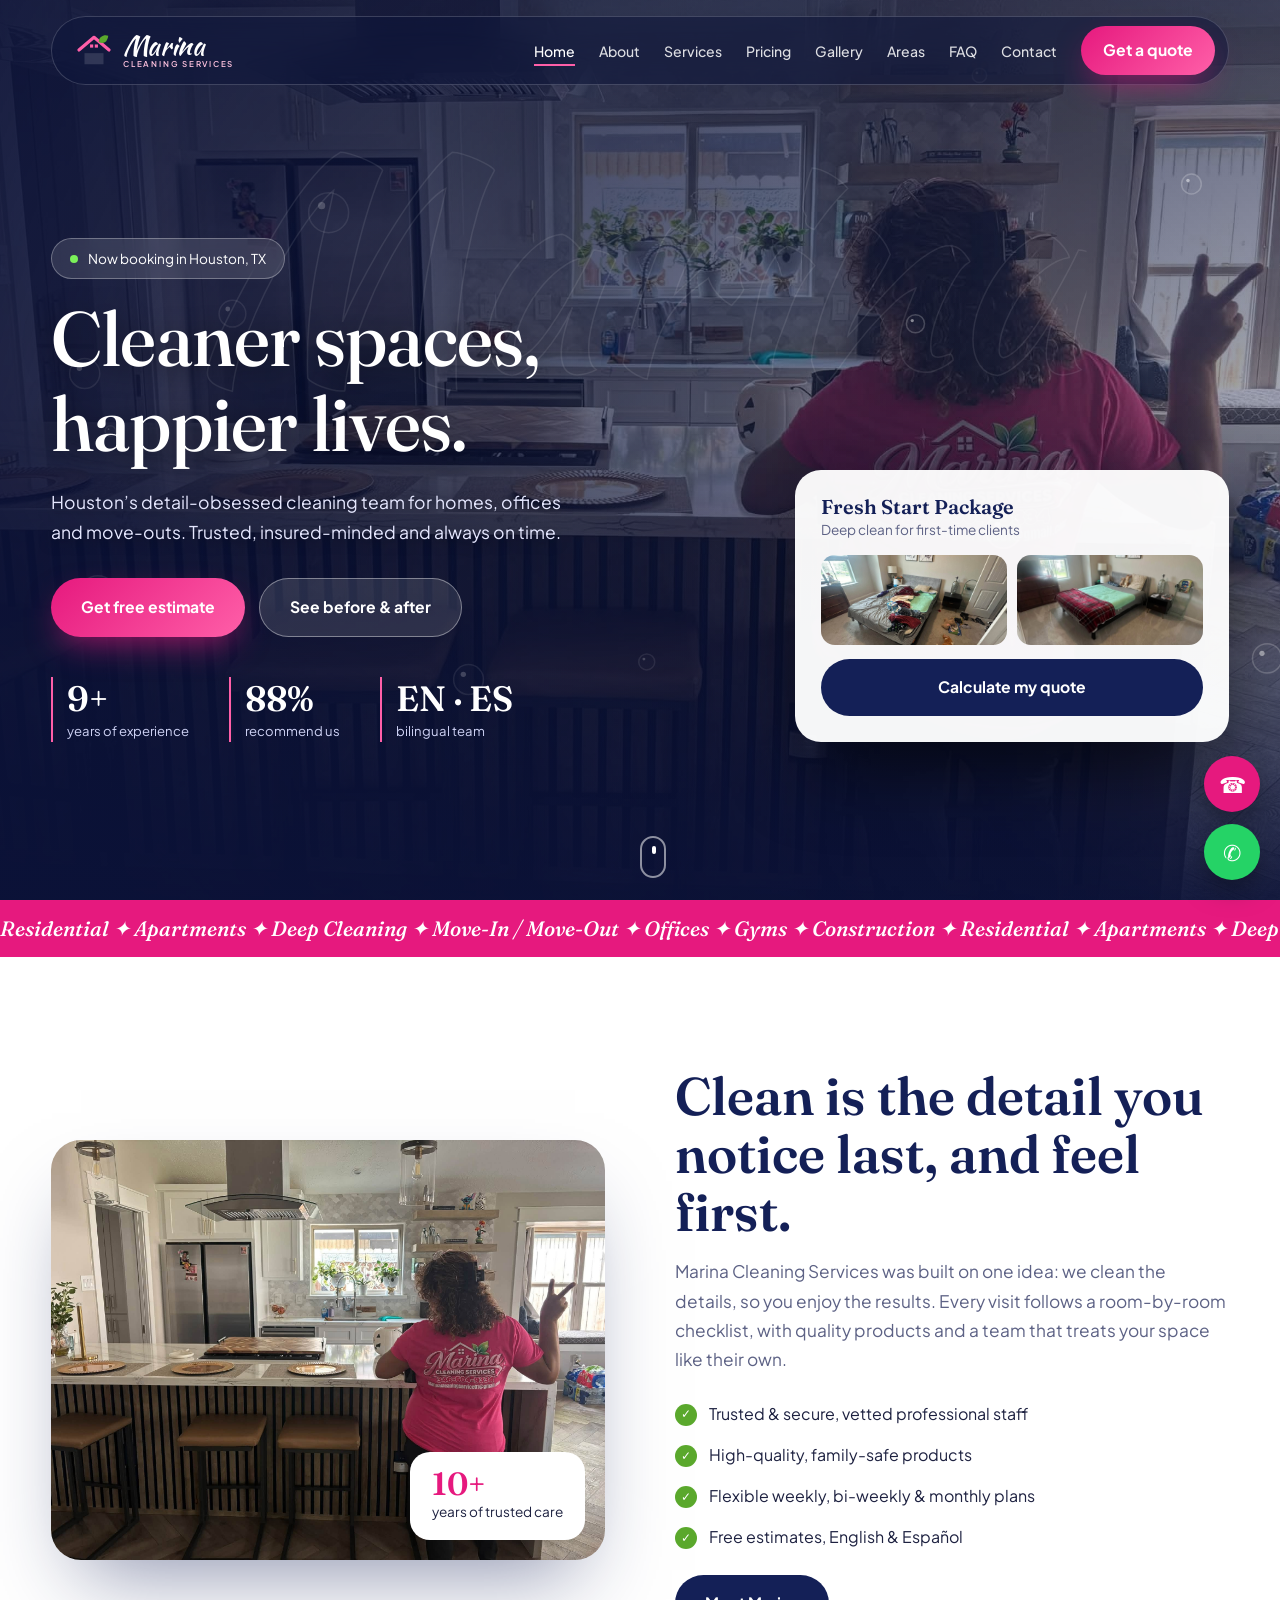
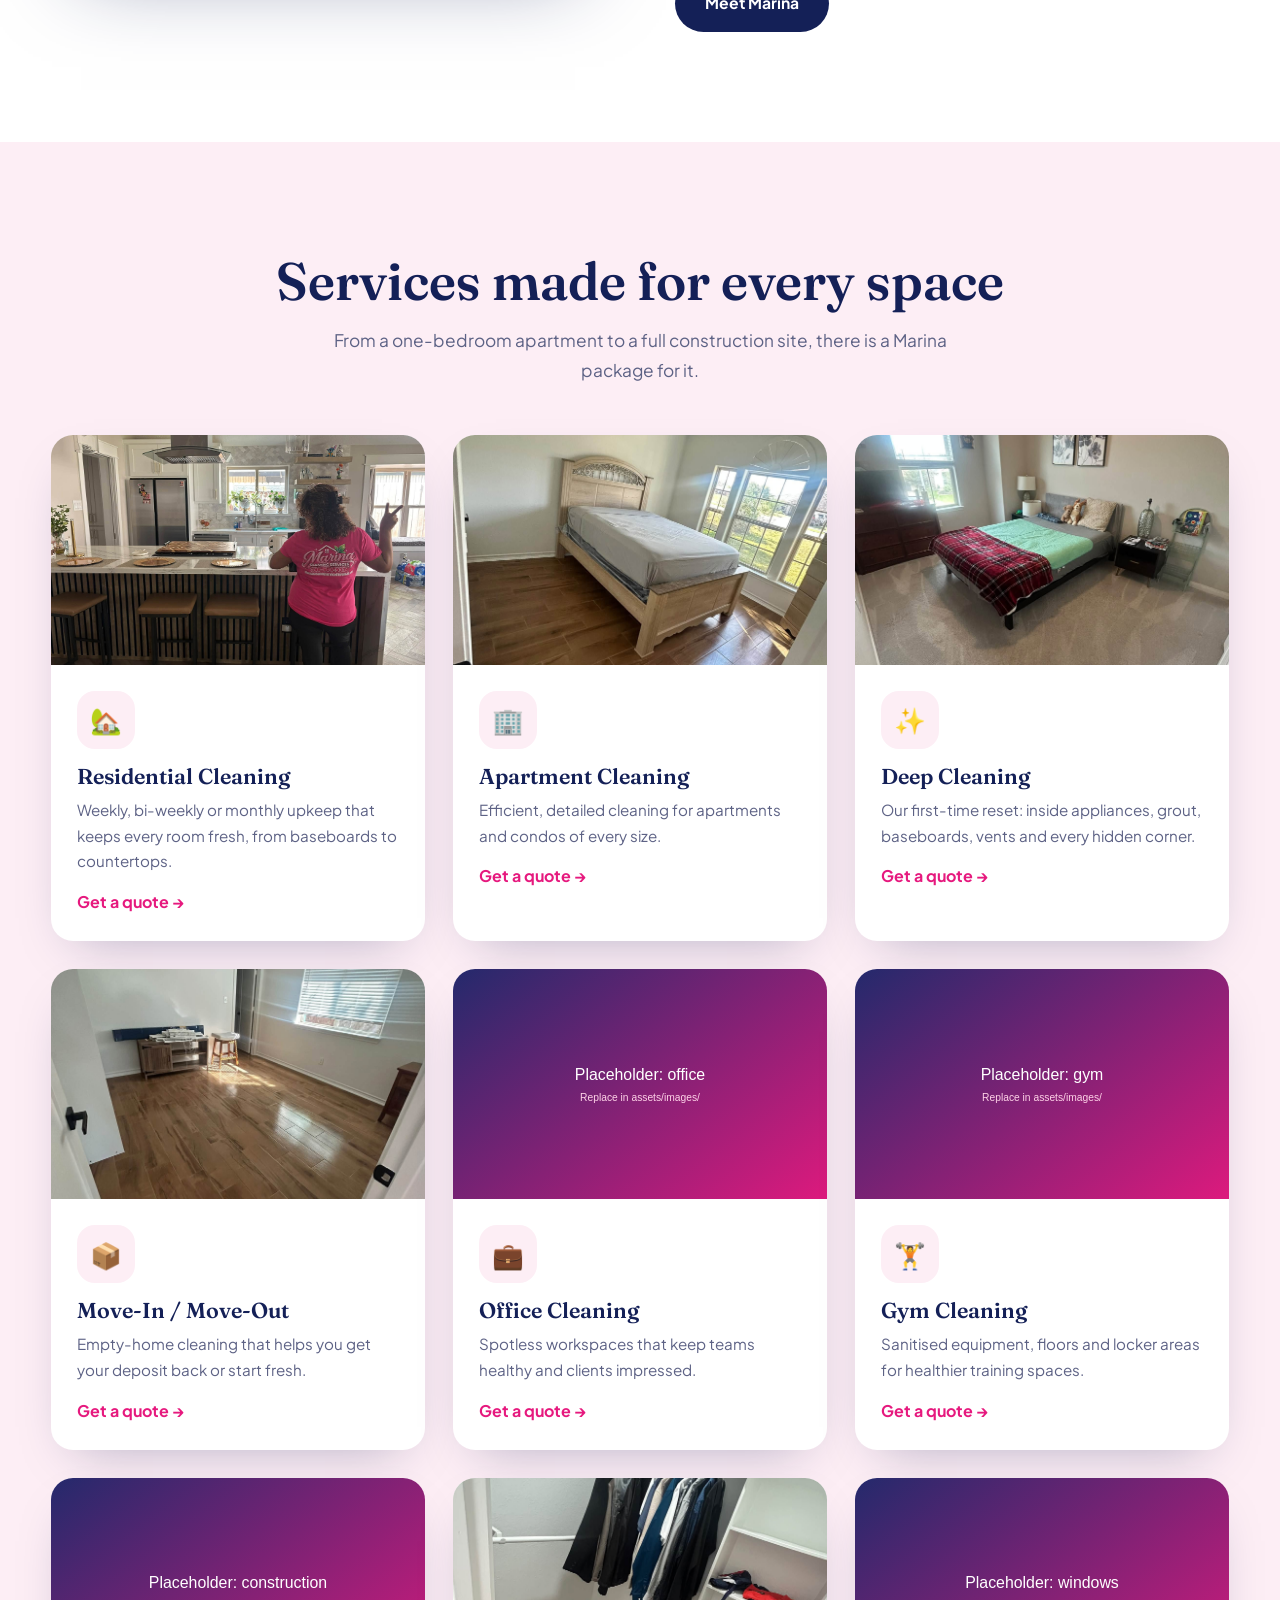
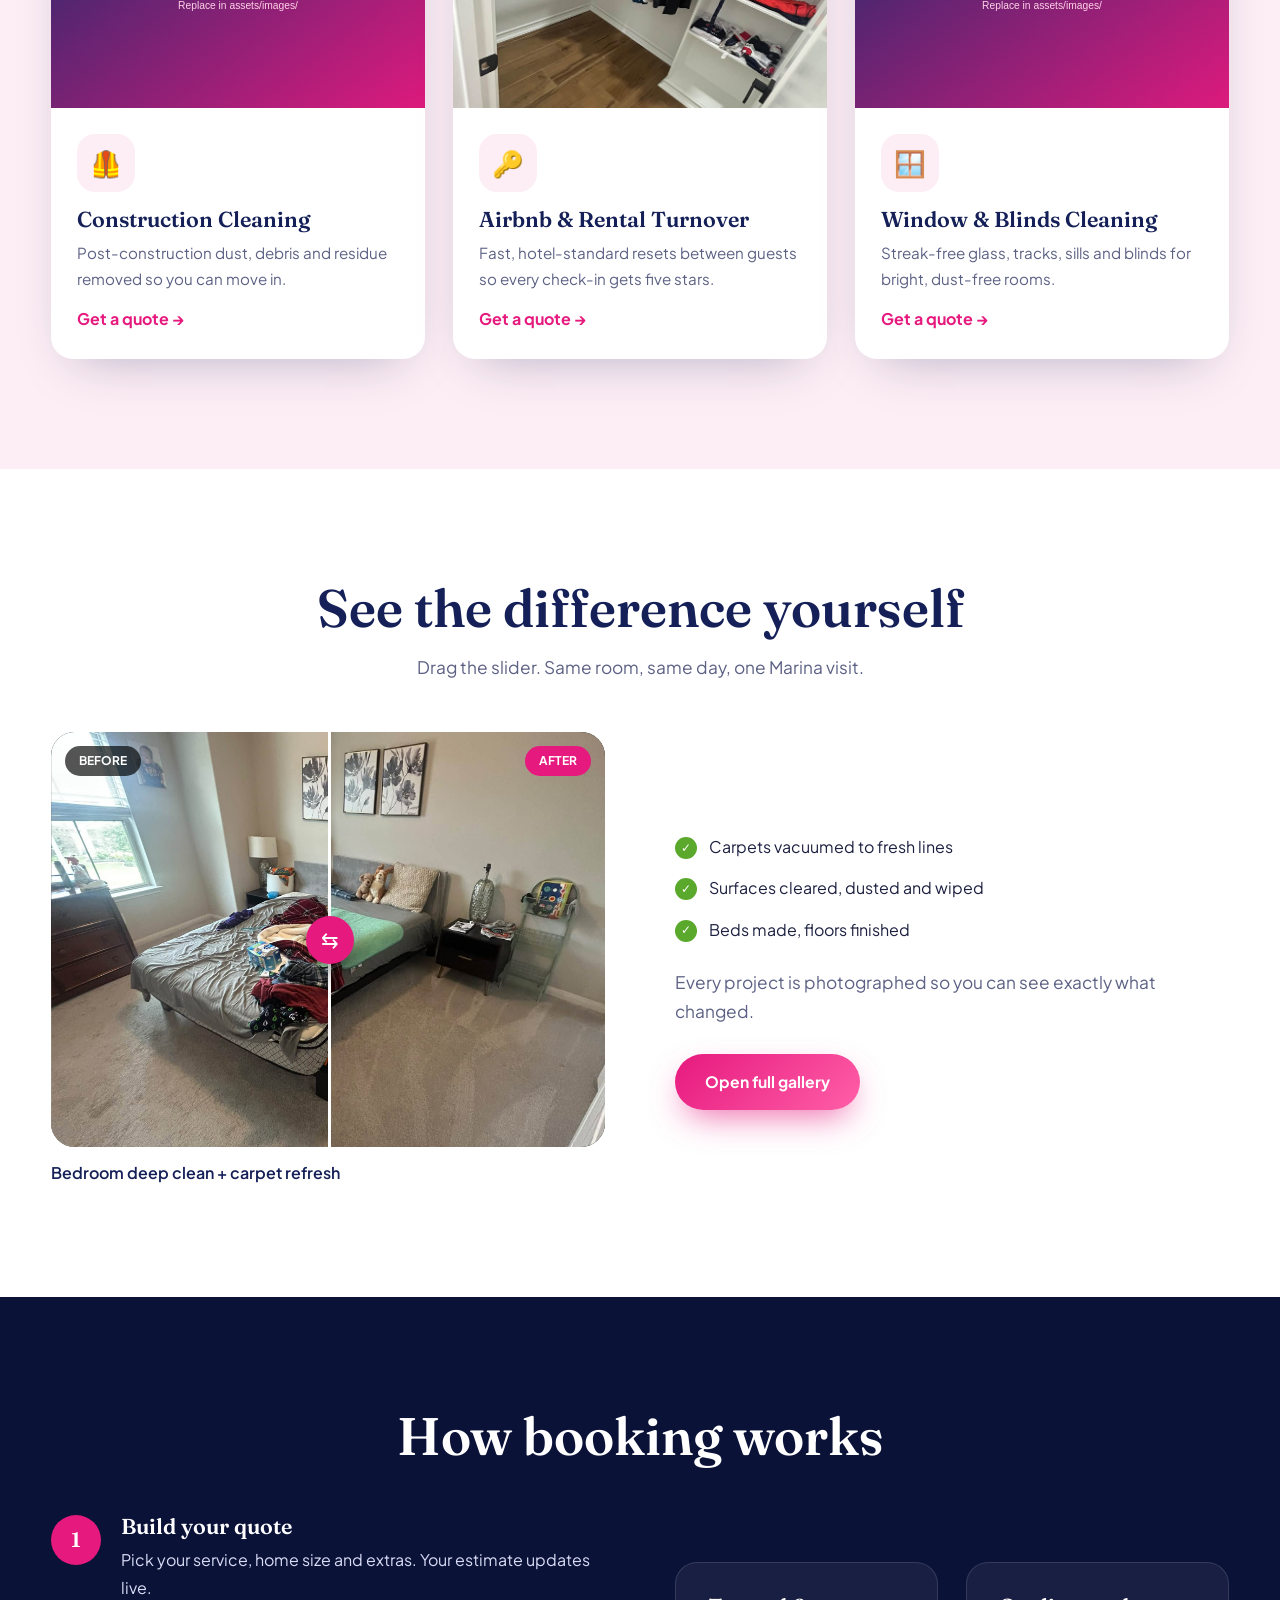
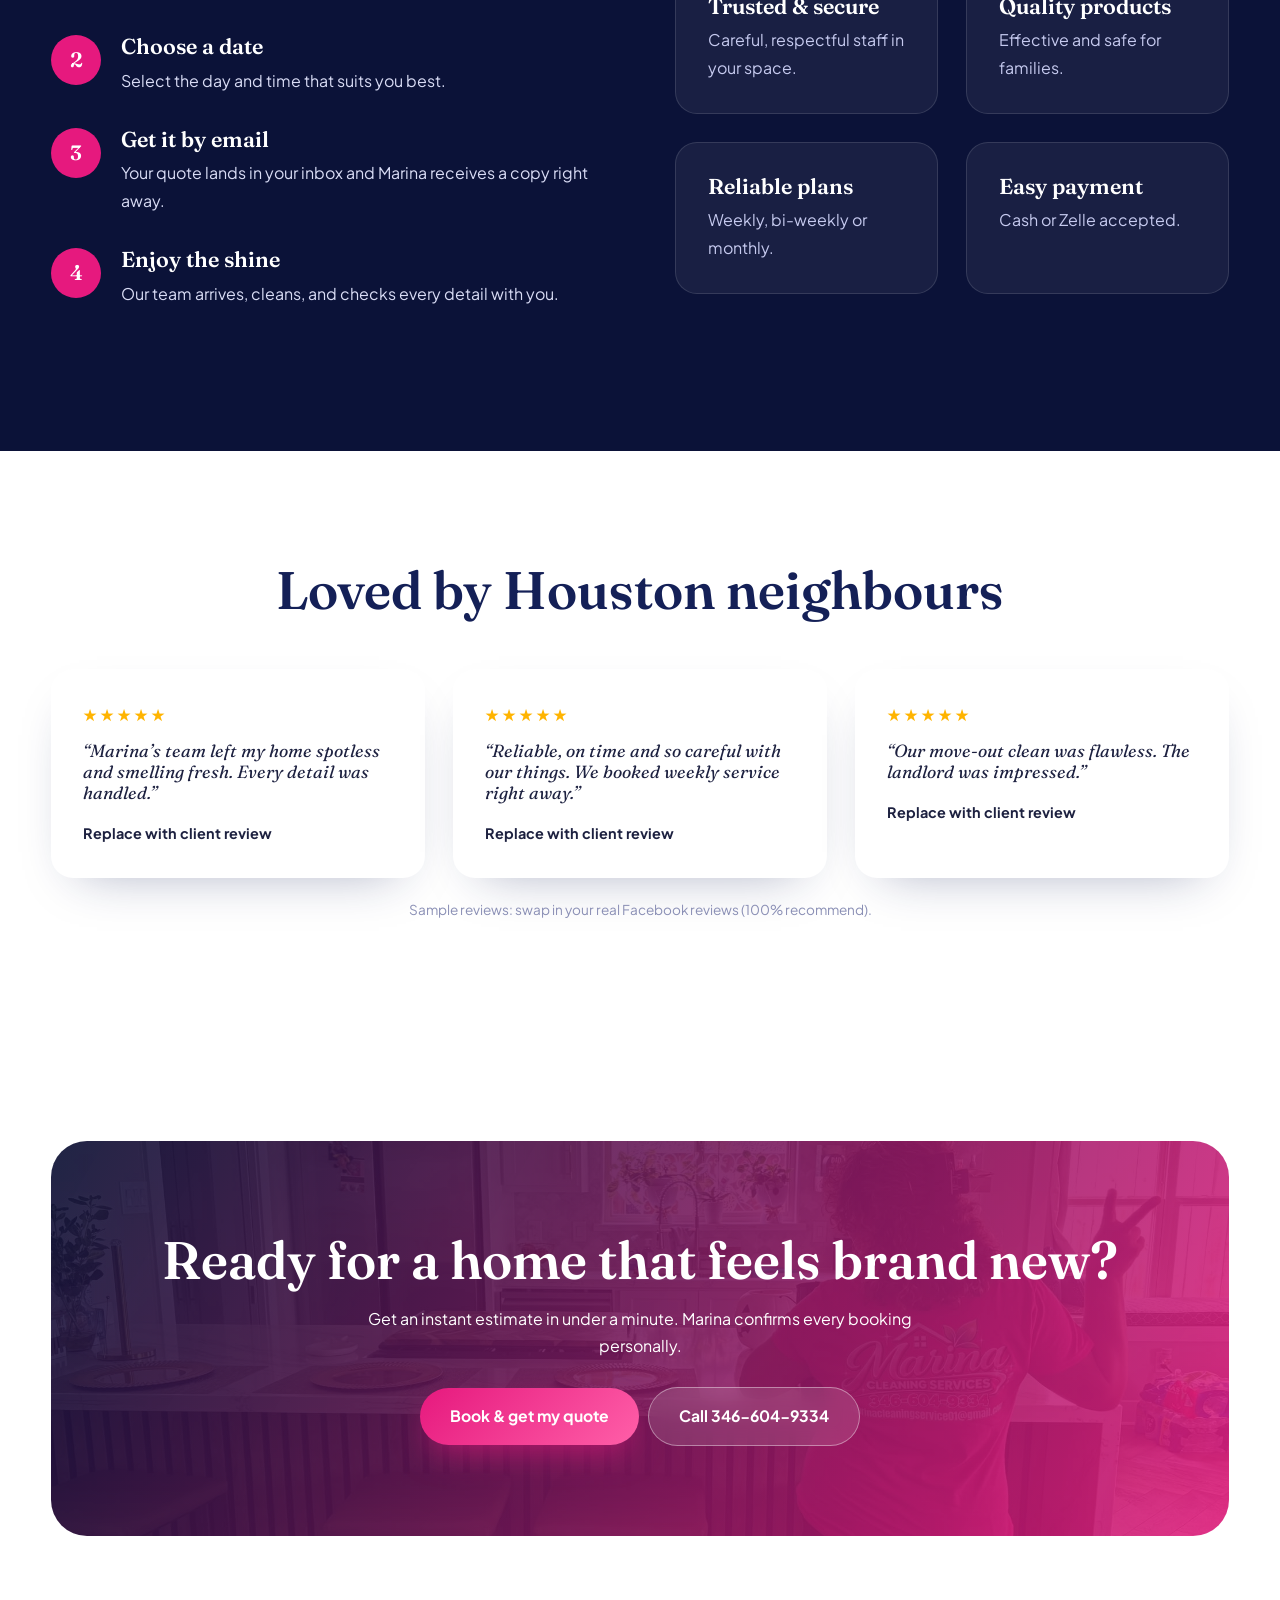
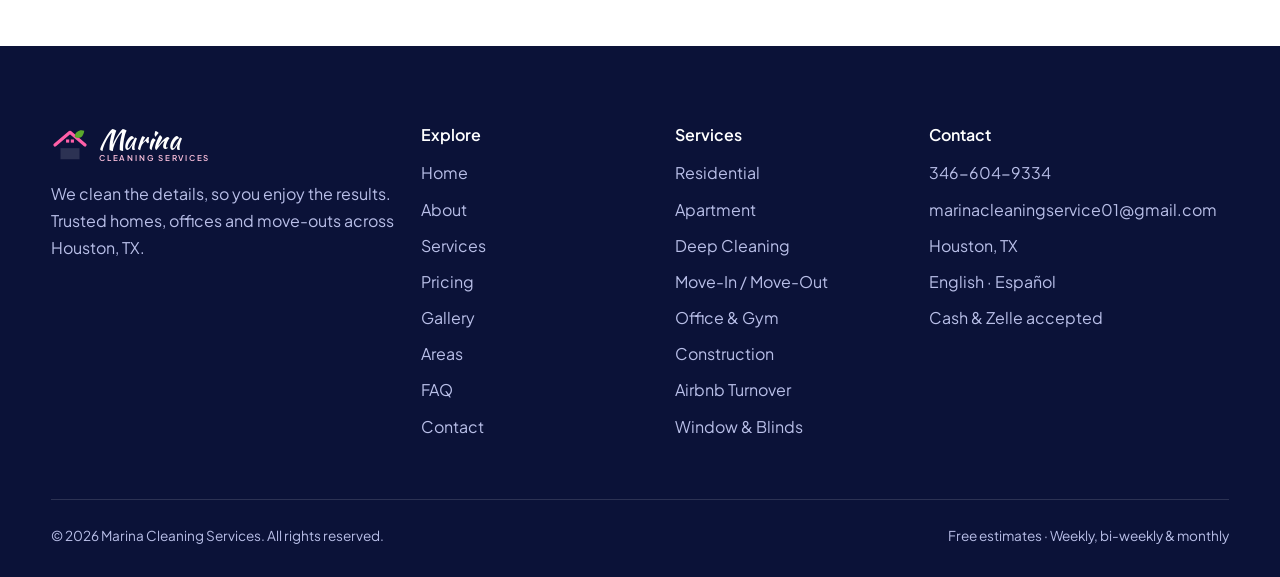
==== index.html @ 8e196516 "build website pages and features" ====
<!doctype html>
<html lang="en">
  <head>
    <meta charset="utf-8" />
    <meta
      name="viewport"
      content="width=device-width,initial-scale=1"
    />
    <title>
      Premium Cleaning in Houston | Marina Cleaning Services
      Houston TX
    </title>
    <meta
      name="description"
      content="Premium residential, office, move-out and deep cleaning in Houston, TX. Free estimates."
    />
    <link
      rel="preconnect"
      href="https://fonts.googleapis.com"
    />
    <link
      href="https://fonts.googleapis.com/css2?family=Fraunces:opsz,wght@9..144,500;9..144,600&family=Kaushan+Script&family=Plus+Jakarta+Sans:wght@400;500;600;700&display=swap"
      rel="stylesheet"
    />
    <link
      rel="stylesheet"
      href="css/style.css"
    />
  </head>
  <body>
    <header class="hdr">
      <div class="wrap">
        <a
          class="logo"
          href="index.html"
          aria-label="Marina Cleaning Services"
          ><svg
            width="38"
            height="38"
            viewBox="0 0 48 48"
            fill="none"
          >
            <path
              d="M5 24 24 8l19 16"
              stroke="#ff5fa8"
              stroke-width="4"
              stroke-linecap="round"
              stroke-linejoin="round"
            />
            <rect
              x="19"
              y="17"
              width="4"
              height="4"
              fill="#ff5fa8"
            />
            <rect
              x="25"
              y="17"
              width="4"
              height="4"
              fill="#ff5fa8"
            />
            <path
              d="M30 14c0-8 8-10 12-8-1 8-6 11-12 8Z"
              fill="#5aa82c"
            />
            <path
              d="M12 28h24v14H12z"
              fill="#fff2"
            /></svg
          ><span
            >Marina<small>CLEANING SERVICES</small></span
          ></a
        >
        <nav id="nav">
          <ul>
            <li>
              <a
                href="index.html"
                class="on"
                >Home</a
              >
            </li>
            <li><a href="about.html">About</a></li>
            <li><a href="services.html">Services</a></li>
            <li><a href="pricing.html">Pricing</a></li>
            <li><a href="gallery.html">Gallery</a></li>
            <li><a href="areas.html">Areas</a></li>
            <li><a href="faq.html">FAQ</a></li>
            <li><a href="contact.html">Contact</a></li>
            <li>
              <a
                class="btn btn-p"
                href="booking.html"
                >Get a quote</a
              >
            </li>
          </ul>
        </nav>
        <button
          class="burger"
          aria-label="Menu"
        >
          <i></i><i></i>
        </button>
      </div>
    </header>
    <section class="hero">
      <div
        class="slide"
        style="
          background-image: url(assets/images/kitchen-team.jpg);
        "
      ></div>
      <div
        class="slide"
        style="
          background-image: url(assets/images/after-1.jpg);
        "
      ></div>
      <div
        class="slide"
        style="
          background-image: url(assets/images/bedroom.jpg);
        "
      ></div>
      <div
        class="ghost"
        aria-hidden="true"
      >
        Marina
      </div>
      <canvas id="fx"></canvas><canvas id="fog"></canvas>
      <div class="wrap">
        <div>
          <span
            class="pill rv"
            style="animation-delay: 1.8s"
            ><b></b>Now booking in Houston, TX</span
          >
          <h1>
            <span style="animation-delay: 1.9s"
              >Cleaner</span
            >
            <span style="animation-delay: 2s">spaces,</span
            ><br /><span style="animation-delay: 2.1s"
              >happier</span
            >
            <span style="animation-delay: 2.2s"
              >lives.</span
            >
          </h1>
          <p
            class="sub rv"
            style="animation-delay: 2.4s"
          >
            Houston’s detail-obsessed cleaning team for
            homes, offices and move-outs. Trusted,
            insured-minded and always on time.
          </p>
          <div
            class="rv"
            style="
              animation-delay: 2.6s;
              margin-top: 30px;
              display: flex;
              gap: 14px;
              flex-wrap: wrap;
            "
          >
            <a
              class="btn btn-p"
              href="booking.html"
              >Get free estimate</a
            ><a
              class="btn btn-g"
              href="gallery.html"
              >See before &amp; after</a
            >
          </div>
          <div
            class="stats rv"
            style="animation-delay: 2.8s"
          >
            <div>
              <b
                data-count="10"
                data-suf="+"
                >0</b
              >years of experience
            </div>
            <div>
              <b
                data-count="100"
                data-suf="%"
                >0</b
              >recommend us
            </div>
            <div><b>EN · ES</b>bilingual team</div>
          </div>
        </div>
        <aside
          class="hcard rv"
          style="animation-delay: 2.8s"
        >
          <h4>Fresh Start Package</h4>
          <div class="row">
            Deep clean for first-time clients
          </div>
          <div class="thumbs">
            <img
              src="assets/images/before-1.jpg"
              alt="Before"
            /><img
              src="assets/images/after-1.jpg"
              alt="After"
            />
          </div>
          <a
            class="btn btn-n"
            style="width: 100%; justify-content: center"
            href="booking.html"
            >Calculate my quote</a
          >
        </aside>
      </div>
      <div class="scroll"></div>
    </section>
    <div
      class="marq"
      aria-hidden="true"
    >
      <div>
        Residential ✦ Apartments ✦ Deep Cleaning ✦ Move-In /
        Move-Out ✦ Offices ✦ Gyms ✦ Construction ✦
        Residential ✦ Apartments ✦ Deep Cleaning ✦ Move-In /
        Move-Out ✦ Offices ✦ Gyms ✦ Construction ✦
        Residential ✦ Apartments ✦ Deep Cleaning ✦ Move-In /
        Move-Out ✦ Offices ✦ Gyms ✦ Construction ✦
        Residential ✦ Apartments ✦ Deep Cleaning ✦ Move-In /
        Move-Out ✦ Offices ✦ Gyms ✦ Construction ✦
        Residential ✦ Apartments ✦ Deep Cleaning ✦ Move-In /
        Move-Out ✦ Offices ✦ Gyms ✦ Construction ✦
        Residential ✦ Apartments ✦ Deep Cleaning ✦ Move-In /
        Move-Out ✦ Offices ✦ Gyms ✦ Construction ✦
      </div>
    </div>
    <section class="sec">
      <div class="wrap">
        <div class="g2">
          <div class="photo rev">
            <img
              src="assets/images/kitchen-team.jpg"
              alt="Marina cleaning team in a Houston kitchen"
            />
            <div class="badge">
              <b>10+</b>years of trusted care
            </div>
          </div>
          <div class="rev">
            <h2>
              Clean is the detail you notice last, and feel
              first.
            </h2>
            <p class="lead">
              Marina Cleaning Services was built on one
              idea: we clean the details, so you enjoy the
              results. Every visit follows a room-by-room
              checklist, with quality products and a team
              that treats your space like their own.
            </p>
            <ul class="list">
              <li>
                Trusted &amp; secure, vetted professional
                staff
              </li>
              <li>High-quality, family-safe products</li>
              <li>
                Flexible weekly, bi-weekly &amp; monthly
                plans
              </li>
              <li>Free estimates, English &amp; Español</li>
            </ul>
            <a
              class="btn btn-n"
              href="about.html"
              >Meet Marina</a
            >
          </div>
        </div>
      </div>
    </section>
    <section class="sec tint">
      <div class="wrap">
        <div class="center rev">
          <h2>Services made for every space</h2>
          <p class="lead">
            From a one-bedroom apartment to a full
            construction site, there is a Marina package for
            it.
          </p>
        </div>
        <div style="margin-top: 50px">
          <div class="g3">
            <article class="svc rev">
              <div class="im">
                <img
                  src="assets/images/kitchen-team.jpg"
                  alt="Residential Cleaning"
                  loading="lazy"
                />
              </div>
              <div class="tx">
                <div class="ico">🏡</div>
                <h3>Residential Cleaning</h3>
                <p>
                  Weekly, bi-weekly or monthly upkeep that
                  keeps every room fresh, from baseboards to
                  countertops.
                </p>
                <a
                  class="more"
                  href="booking.html"
                  >Get a quote →</a
                >
              </div>
            </article>
            <article class="svc rev">
              <div class="im">
                <img
                  src="assets/images/bedroom.jpg"
                  alt="Apartment Cleaning"
                  loading="lazy"
                />
              </div>
              <div class="tx">
                <div class="ico">🏢</div>
                <h3>Apartment Cleaning</h3>
                <p>
                  Efficient, detailed cleaning for
                  apartments and condos of every size.
                </p>
                <a
                  class="more"
                  href="booking.html"
                  >Get a quote →</a
                >
              </div>
            </article>
            <article class="svc rev">
              <div class="im">
                <img
                  src="assets/images/after-1.jpg"
                  alt="Deep Cleaning"
                  loading="lazy"
                />
              </div>
              <div class="tx">
                <div class="ico">✨</div>
                <h3>Deep Cleaning</h3>
                <p>
                  Our first-time reset: inside appliances,
                  grout, baseboards, vents and every hidden
                  corner.
                </p>
                <a
                  class="more"
                  href="booking.html"
                  >Get a quote →</a
                >
              </div>
            </article>
            <article class="svc rev">
              <div class="im">
                <img
                  src="assets/images/tile-room.jpg"
                  alt="Move-In / Move-Out"
                  loading="lazy"
                />
              </div>
              <div class="tx">
                <div class="ico">📦</div>
                <h3>Move-In / Move-Out</h3>
                <p>
                  Empty-home cleaning that helps you get
                  your deposit back or start fresh.
                </p>
                <a
                  class="more"
                  href="booking.html"
                  >Get a quote →</a
                >
              </div>
            </article>
            <article class="svc rev">
              <div class="im">
                <img
                  src="assets/images/office.svg"
                  alt="Office Cleaning"
                  loading="lazy"
                />
              </div>
              <div class="tx">
                <div class="ico">💼</div>
                <h3>Office Cleaning</h3>
                <p>
                  Spotless workspaces that keep teams
                  healthy and clients impressed.
                </p>
                <a
                  class="more"
                  href="booking.html"
                  >Get a quote →</a
                >
              </div>
            </article>
            <article class="svc rev">
              <div class="im">
                <img
                  src="assets/images/gym.svg"
                  alt="Gym Cleaning"
                  loading="lazy"
                />
              </div>
              <div class="tx">
                <div class="ico">🏋</div>
                <h3>Gym Cleaning</h3>
                <p>
                  Sanitised equipment, floors and locker
                  areas for healthier training spaces.
                </p>
                <a
                  class="more"
                  href="booking.html"
                  >Get a quote →</a
                >
              </div>
            </article>
            <article class="svc rev">
              <div class="im">
                <img
                  src="assets/images/construction.svg"
                  alt="Construction Cleaning"
                  loading="lazy"
                />
              </div>
              <div class="tx">
                <div class="ico">🦺</div>
                <h3>Construction Cleaning</h3>
                <p>
                  Post-construction dust, debris and residue
                  removed so you can move in.
                </p>
                <a
                  class="more"
                  href="booking.html"
                  >Get a quote →</a
                >
              </div>
            </article>
            <article class="svc rev">
              <div class="im">
                <img
                  src="assets/images/closet.jpg"
                  alt="Airbnb &amp; Rental Turnover"
                  loading="lazy"
                />
              </div>
              <div class="tx">
                <div class="ico">🔑</div>
                <h3>Airbnb &amp; Rental Turnover</h3>
                <p>
                  Fast, hotel-standard resets between guests
                  so every check-in gets five stars.
                </p>
                <a
                  class="more"
                  href="booking.html"
                  >Get a quote →</a
                >
              </div>
            </article>
            <article class="svc rev">
              <div class="im">
                <img
                  src="assets/images/windows.svg"
                  alt="Window &amp; Blinds Cleaning"
                  loading="lazy"
                />
              </div>
              <div class="tx">
                <div class="ico">🪟</div>
                <h3>Window &amp; Blinds Cleaning</h3>
                <p>
                  Streak-free glass, tracks, sills and
                  blinds for bright, dust-free rooms.
                </p>
                <a
                  class="more"
                  href="booking.html"
                  >Get a quote →</a
                >
              </div>
            </article>
          </div>
        </div>
      </div>
    </section>
    <section class="sec">
      <div class="wrap">
        <div class="center rev">
          <h2>See the difference yourself</h2>
          <p class="lead">
            Drag the slider. Same room, same day, one Marina
            visit.
          </p>
        </div>
        <div
          class="g2"
          style="margin-top: 50px"
        >
          <div class="rev">
            <div
              data-cat="all"
              class="rev"
            >
              <div class="ba">
                <img
                  src="assets/images/after-1.jpg"
                  alt="After bedroom"
                />
                <div
                  class="top"
                  style="position: absolute; inset: 0"
                >
                  <img
                    src="assets/images/before-1.jpg"
                    alt="Before bedroom"
                  />
                </div>
                <em class="l">BEFORE</em
                ><em class="r">AFTER</em>
                <div class="bar"></div>
                <input
                  type="range"
                  min="0"
                  max="100"
                  value="50"
                  aria-label="Compare before and after"
                />
              </div>
              <p class="cap">
                Bedroom deep clean + carpet refresh
              </p>
            </div>
          </div>
          <div class="rev">
            <ul class="list">
              <li>Carpets vacuumed to fresh lines</li>
              <li>Surfaces cleared, dusted and wiped</li>
              <li>Beds made, floors finished</li>
            </ul>
            <p class="lead">
              Every project is photographed so you can see
              exactly what changed.
            </p>
            <br /><a
              class="btn btn-p"
              href="gallery.html"
              >Open full gallery</a
            >
          </div>
        </div>
      </div>
    </section>
    <section class="sec dark">
      <div class="wrap">
        <div class="center rev">
          <h2>How booking works</h2>
        </div>
        <div
          class="g2"
          style="margin-top: 50px"
        >
          <div class="steps rev">
            <div class="step">
              <h3>Build your quote</h3>
              <p>
                Pick your service, home size and extras.
                Your estimate updates live.
              </p>
            </div>
            <div class="step">
              <h3>Choose a date</h3>
              <p>
                Select the day and time that suits you best.
              </p>
            </div>
            <div class="step">
              <h3>Get it by email</h3>
              <p>
                Your quote lands in your inbox and Marina
                receives a copy right away.
              </p>
            </div>
            <div class="step">
              <h3>Enjoy the shine</h3>
              <p>
                Our team arrives, cleans, and checks every
                detail with you.
              </p>
            </div>
          </div>
          <div
            class="g3"
            style="grid-template-columns: 1fr 1fr"
          >
            <div class="card rev">
              <h3>Trusted &amp; secure</h3>
              <p>
                Careful, respectful staff in your space.
              </p>
            </div>
            <div class="card rev">
              <h3>Quality products</h3>
              <p>Effective and safe for families.</p>
            </div>
            <div class="card rev">
              <h3>Reliable plans</h3>
              <p>Weekly, bi-weekly or monthly.</p>
            </div>
            <div class="card rev">
              <h3>Easy payment</h3>
              <p>Cash or Zelle accepted.</p>
            </div>
          </div>
        </div>
      </div>
    </section>
    <section class="sec">
      <div class="wrap">
        <div class="center rev">
          <h2>Loved by Houston neighbours</h2>
        </div>
        <div style="margin-top: 50px">
          <div class="g3">
            <div class="card rev">
              <div class="stars">★★★★★</div>
              <p class="q">
                “Marina’s team left my home spotless and
                smelling fresh. Every detail was handled.”
              </p>
              <div class="who">
                Replace with client review
              </div>
            </div>
            <div class="card rev">
              <div class="stars">★★★★★</div>
              <p class="q">
                “Reliable, on time and so careful with our
                things. We booked weekly service right
                away.”
              </p>
              <div class="who">
                Replace with client review
              </div>
            </div>
            <div class="card rev">
              <div class="stars">★★★★★</div>
              <p class="q">
                “Our move-out clean was flawless. The
                landlord was impressed.”
              </p>
              <div class="who">
                Replace with client review
              </div>
            </div>
          </div>
          <p
            class="center"
            style="
              margin-top: 20px;
              color: #8a8fb5;
              font-size: 0.85rem;
            "
          >
            Sample reviews: swap in your real Facebook
            reviews (100% recommend).
          </p>
        </div>
      </div>
    </section>
    <section class="sec">
      <div class="wrap">
        <div class="cta rev">
          <h2>Ready for a home that feels brand new?</h2>
          <p>
            Get an instant estimate in under a minute.
            Marina confirms every booking personally.
          </p>
          <a
            class="btn btn-p"
            href="booking.html"
            >Book &amp; get my quote</a
          >
          &nbsp;
          <a
            class="btn btn-g"
            href="tel:+13466049334"
            >Call 346-604-9334</a
          >
        </div>
      </div>
    </section>
    <footer>
      <div class="wrap">
        <div class="g4">
          <div>
            <a
              class="logo"
              href="index.html"
              ><svg
                width="38"
                height="38"
                viewBox="0 0 48 48"
                fill="none"
              >
                <path
                  d="M5 24 24 8l19 16"
                  stroke="#ff5fa8"
                  stroke-width="4"
                  stroke-linecap="round"
                  stroke-linejoin="round"
                />
                <rect
                  x="19"
                  y="17"
                  width="4"
                  height="4"
                  fill="#ff5fa8"
                />
                <rect
                  x="25"
                  y="17"
                  width="4"
                  height="4"
                  fill="#ff5fa8"
                />
                <path
                  d="M30 14c0-8 8-10 12-8-1 8-6 11-12 8Z"
                  fill="#5aa82c"
                />
                <path
                  d="M12 28h24v14H12z"
                  fill="#fff2"
                /></svg
              ><span
                >Marina<small
                  >CLEANING SERVICES</small
                ></span
              ></a
            >
            <p style="margin-top: 16px">
              We clean the details, so you enjoy the
              results. Trusted homes, offices and move-outs
              across Houston, TX.
            </p>
          </div>
          <div>
            <h4>Explore</h4>
            <ul>
              <li><a href="index.html">Home</a></li>
              <li><a href="about.html">About</a></li>
              <li><a href="services.html">Services</a></li>
              <li><a href="pricing.html">Pricing</a></li>
              <li><a href="gallery.html">Gallery</a></li>
              <li><a href="areas.html">Areas</a></li>
              <li><a href="faq.html">FAQ</a></li>
              <li><a href="contact.html">Contact</a></li>
            </ul>
          </div>
          <div>
            <h4>Services</h4>
            <ul>
              <li>Residential</li>
              <li>Apartment</li>
              <li>Deep Cleaning</li>
              <li>Move-In / Move-Out</li>
              <li>Office &amp; Gym</li>
              <li>Construction</li>
              <li>Airbnb Turnover</li>
              <li>Window &amp; Blinds</li>
            </ul>
          </div>
          <div>
            <h4>Contact</h4>
            <ul>
              <li>
                <a href="tel:+13466049334">346-604-9334</a>
              </li>
              <li>
                <a
                  href="mailto:marinacleaningservice01@gmail.com"
                  >marinacleaningservice01@gmail.com</a
                >
              </li>
              <li>Houston, TX</li>
              <li>English · Español</li>
              <li>Cash &amp; Zelle accepted</li>
            </ul>
          </div>
        </div>
        <div class="copy">
          <span
            >© <span id="yr">2026</span> Marina Cleaning
            Services. All rights reserved.</span
          ><span
            >Free estimates · Weekly, bi-weekly &amp;
            monthly</span
          >
        </div>
      </div>
    </footer>
    <div class="fab">
      <a
        href="tel:+13466049334"
        aria-label="Call"
        >☎</a
      ><a
        href="https://wa.me/13466049334"
        aria-label="WhatsApp"
        >✆</a
      >
    </div>
    <script>
      document.getElementById("yr").textContent =
        new Date().getFullYear();
    </script>
    <script src="js/config.js"></script>
    <script src="js/main.js"></script>
  </body>
</html>
---- css/style.css ----
:root {
  --pink: #e6197e;
  --pink2: #ff5fa8;
  --blush: #fdeef5;
  --navy: #142057;
  --navy2: #0b1238;
  --green: #5aa82c;
  --ink: #1d2140;
  --mute: #5d6285;
  --r: 22px;
  --e: cubic-bezier(0.2, 0.8, 0.2, 1);
}
* {
  box-sizing: border-box;
  margin: 0;
  padding: 0;
}
html {
  scroll-behavior: smooth;
}
body {
  font:
    16px/1.7 "Plus Jakarta Sans",
    sans-serif;
  color: var(--ink);
  background: #fff;
  overflow-x: hidden;
}
img {
  max-width: 100%;
  display: block;
}
a {
  color: inherit;
  text-decoration: none;
}
h1,
h2,
h3,
h4 {
  font-family: "Fraunces", serif;
  line-height: 1.1;
  font-weight: 600;
  color: var(--navy);
}
h2 {
  font-size: clamp(2rem, 4.2vw, 3.3rem);
  margin-bottom: 16px;
}
h3 {
  font-size: 1.35rem;
  margin-bottom: 8px;
}
.wrap {
  width: min(1200px, 92%);
  margin: auto;
}
.sec {
  padding: 110px 0;
}
.tint {
  background: var(--blush);
}
.dark {
  background: var(--navy2);
  color: #d9dcf5;
}
.dark h2,
.dark h3 {
  color: #fff;
}
.lead {
  color: var(--mute);
  max-width: 620px;
  font-size: 1.08rem;
}
.center {
  text-align: center;
}
.center .lead {
  margin: auto;
}
.btn {
  display: inline-flex;
  gap: 10px;
  align-items: center;
  padding: 15px 30px;
  border-radius: 99px;
  font-weight: 700;
  border: 0;
  cursor: pointer;
  font-size: 0.98rem;
  transition: 0.4s var(--e);
  font-family: inherit;
}
.btn-p {
  background: linear-gradient(
    135deg,
    var(--pink),
    var(--pink2)
  );
  color: #fff;
  box-shadow: 0 14px 34px -10px rgba(230, 25, 126, 0.7);
}
.btn-p:hover {
  transform: translateY(-3px);
}
.btn-g {
  background: rgba(255, 255, 255, 0.12);
  color: #fff;
  border: 1px solid rgba(255, 255, 255, 0.4);
  backdrop-filter: blur(10px);
}
.btn-g:hover {
  background: #fff;
  color: var(--navy);
}
.btn-n {
  background: var(--navy);
  color: #fff;
}
.btn-n:hover {
  background: var(--pink);
}
.hdr {
  position: fixed;
  top: 16px;
  left: 0;
  right: 0;
  z-index: 50;
}
.hdr .wrap {
  display: flex;
  align-items: center;
  justify-content: space-between;
  padding: 10px 14px 10px 24px;
  position: relative;
  isolation: isolate;
}
.hdr .wrap:before {
  content: "";
  position: absolute;
  inset: 0;
  border-radius: 99px;
  background: rgba(11, 18, 56, 0.5);
  backdrop-filter: blur(18px);
  -webkit-backdrop-filter: blur(18px);
  border: 1px solid rgba(255, 255, 255, 0.18);
  transition: 0.4s;
  z-index: -1;
}
.hdr.stuck .wrap:before {
  background: rgba(11, 18, 56, 0.94);
}
.logo {
  display: flex;
  align-items: center;
  gap: 10px;
  color: #fff;
  font-family: "Kaushan Script", cursive;
  font-size: 1.7rem;
  line-height: 1;
  z-index: 70;
}
.logo small {
  display: block;
  font: 600 0.5rem "Plus Jakarta Sans";
  letter-spacing: 0.22em;
  color: #ffc3df;
}
nav ul {
  display: flex;
  gap: 24px;
  list-style: none;
  align-items: center;
}
nav a {
  color: #fff;
  font-size: 0.88rem;
  font-weight: 500;
  opacity: 0.85;
  position: relative;
}
nav a:hover,
nav a.on {
  opacity: 1;
}
nav a.on:after {
  content: "";
  position: absolute;
  left: 0;
  right: 0;
  bottom: -6px;
  height: 2px;
  background: var(--pink2);
}
nav a.btn {
  opacity: 1;
  padding: 11px 22px;
}
.burger {
  display: none;
  background: none;
  border: 0;
  width: 44px;
  height: 44px;
  cursor: pointer;
  z-index: 70;
}
.burger i {
  display: block;
  height: 2px;
  background: #fff;
  margin: 7px 10px;
}
.hero {
  position: relative;
  min-height: 100vh;
  display: grid;
  align-items: end;
  color: #fff;
  overflow: hidden;
  background: var(--navy2);
  isolation: isolate;
}
.slide {
  position: absolute;
  inset: 0;
  background-size: cover;
  background-position: center;
  opacity: 0;
  transition: opacity 1.6s;
  z-index: -4;
}
.slide.on {
  opacity: 1;
  animation: kb 12s linear forwards;
}
@keyframes kb {
  from {
    transform: scale(1.02);
  }
  to {
    transform: scale(1.14) translate(-1.5%, -1%);
  }
}
.hero:before {
  content: "";
  position: absolute;
  inset: 0;
  z-index: -3;
  background: linear-gradient(
    180deg,
    rgba(11, 18, 56, 0.72),
    rgba(11, 18, 56, 0.45) 40%,
    rgba(11, 18, 56, 0.9)
  );
}
.ghost {
  position: absolute;
  top: 13vh;
  left: 50%;
  transform: translateX(-50%);
  font:
    400 clamp(6rem, 23vw, 21rem)/1 "Kaushan Script",
    cursive;
  color: transparent;
  -webkit-text-stroke: 2px rgba(255, 255, 255, 0.22);
  white-space: nowrap;
  z-index: -2;
  pointer-events: none;
  clip-path: inset(0 100% 0 0);
  animation: wipe 2.4s 1.1s var(--e) forwards;
}
@keyframes wipe {
  to {
    clip-path: inset(0 0 0 0);
  }
}
#fx,
#fog {
  position: absolute;
  inset: 0;
  width: 100%;
  height: 100%;
  z-index: -1;
}
#fog {
  z-index: 3;
  pointer-events: none;
}
.hero .wrap {
  position: relative;
  z-index: 4;
  padding: 0 0 70px;
  display: grid;
  grid-template-columns: 1.3fr 0.8fr;
  gap: 40px;
  align-items: end;
}
.hero h1 {
  color: #fff;
  font-size: clamp(2.6rem, 6vw, 5.2rem);
  margin: 18px 0 22px;
}
.hero h1 span {
  display: inline-block;
  opacity: 0;
  transform: translateY(60px) rotate(4deg);
  animation: up 1s var(--e) forwards;
}
@keyframes up {
  to {
    opacity: 1;
    transform: none;
  }
}
.hero p.sub {
  max-width: 520px;
  color: #e6e8ff;
  font-size: 1.1rem;
}
.rv {
  opacity: 0;
  animation: up 1s var(--e) forwards;
}
.pill {
  display: inline-flex;
  gap: 10px;
  align-items: center;
  padding: 8px 18px;
  border-radius: 99px;
  background: rgba(255, 255, 255, 0.12);
  border: 1px solid rgba(255, 255, 255, 0.3);
  backdrop-filter: blur(10px);
  font-size: 0.85rem;
}
.pill b {
  width: 8px;
  height: 8px;
  border-radius: 50%;
  background: #7bf05a;
  animation: pulse 2s infinite;
}
@keyframes pulse {
  0% {
    box-shadow: 0 0 0 0 #7bf05a;
  }
  70% {
    box-shadow: 0 0 0 10px transparent;
  }
}
.hcard {
  background: rgba(255, 255, 255, 0.96);
  color: var(--ink);
  border-radius: 26px;
  padding: 26px;
  box-shadow: 0 40px 80px -20px #000a;
}
.hcard h4 {
  font-size: 1.25rem;
}
.hcard .thumbs {
  display: grid;
  grid-template-columns: 1fr 1fr;
  gap: 10px;
  margin: 14px 0;
}
.hcard .thumbs img {
  border-radius: 14px;
  height: 90px;
  width: 100%;
  object-fit: cover;
}
.hcard .row {
  font-size: 0.85rem;
  color: var(--mute);
  margin-bottom: 12px;
}
.stats {
  display: flex;
  gap: 40px;
  margin-top: 40px;
  flex-wrap: wrap;
}
.stats div {
  font-size: 0.82rem;
  color: #cfd3f5;
}
.stats b {
  display: block;
  font:
    600 2.2rem "Fraunces",
    serif;
  color: #fff;
}
.scroll {
  position: absolute;
  bottom: 22px;
  left: 50%;
  z-index: 4;
  width: 26px;
  height: 42px;
  border: 2px solid #fff8;
  border-radius: 20px;
}
.scroll:after {
  content: "";
  position: absolute;
  left: 10px;
  top: 8px;
  width: 4px;
  height: 8px;
  border-radius: 4px;
  background: #fff;
  animation: sc 1.6s infinite;
}
@keyframes sc {
  60% {
    transform: translateY(14px);
    opacity: 0;
  }
}
.marq {
  background: var(--pink);
  color: #fff;
  overflow: hidden;
  white-space: nowrap;
  padding: 16px 0;
  font:
    italic 500 1.3rem "Fraunces",
    serif;
}
.marq div {
  display: inline-block;
  animation: mq 30s linear infinite;
}
@keyframes mq {
  to {
    transform: translateX(-50%);
  }
}
.phero {
  padding: 190px 0 100px;
  background:
    linear-gradient(
      rgba(11, 18, 56, 0.82),
      rgba(11, 18, 56, 0.9)
    ),
    var(--bg) center/cover;
  color: #fff;
  text-align: center;
}
.phero h1 {
  color: #fff;
  font-size: clamp(2.4rem, 5.5vw, 4.4rem);
}
.phero p {
  max-width: 600px;
  margin: 14px auto 0;
  color: #dfe2fb;
}
.g2 {
  display: grid;
  grid-template-columns: 1fr 1fr;
  gap: 70px;
  align-items: center;
}
.g3 {
  display: grid;
  grid-template-columns: repeat(3, 1fr);
  gap: 28px;
}
.g4 {
  display: grid;
  grid-template-columns: repeat(4, 1fr);
  gap: 24px;
}
.svc {
  border-radius: var(--r);
  overflow: hidden;
  background: #fff;
  box-shadow: 0 20px 50px -25px rgba(20, 32, 87, 0.35);
  transition: 0.5s var(--e);
  display: flex;
  flex-direction: column;
}
.svc:hover {
  transform: translateY(-10px);
}
.svc .im {
  height: 230px;
  overflow: hidden;
}
.svc img {
  width: 100%;
  height: 100%;
  object-fit: cover;
  transition: 1s var(--e);
}
.svc:hover img {
  transform: scale(1.1);
}
.svc .tx {
  padding: 26px;
}
.svc p {
  color: var(--mute);
  font-size: 0.95rem;
}
.svc a.more {
  display: inline-block;
  margin-top: 14px;
  color: var(--pink);
  font-weight: 700;
}
.ico {
  width: 58px;
  height: 58px;
  border-radius: 18px;
  display: grid;
  place-items: center;
  background: var(--blush);
  font-size: 1.6rem;
  margin-bottom: 16px;
}
.card {
  background: #fff;
  padding: 32px;
  border-radius: var(--r);
  box-shadow: 0 20px 50px -28px rgba(20, 32, 87, 0.4);
}
.dark .card {
  background: rgba(255, 255, 255, 0.06);
  box-shadow: none;
  border: 1px solid rgba(255, 255, 255, 0.12);
}
.dark .card p {
  color: #c6caef;
}
.steps {
  counter-reset: s;
}
.step {
  position: relative;
  padding-left: 70px;
  margin-bottom: 34px;
}
.step:before {
  counter-increment: s;
  content: counter(s);
  position: absolute;
  left: 0;
  top: 0;
  width: 50px;
  height: 50px;
  border-radius: 50%;
  background: var(--pink);
  color: #fff;
  display: grid;
  place-items: center;
  font: 600 1.3rem "Fraunces";
}
.photo {
  border-radius: 30px;
  overflow: hidden;
  position: relative;
  box-shadow: 0 40px 80px -30px rgba(20, 32, 87, 0.5);
}
.photo img {
  width: 100%;
  height: 100%;
  object-fit: cover;
  min-height: 420px;
}
.badge {
  position: absolute;
  right: 20px;
  bottom: 20px;
  background: #fff;
  border-radius: 20px;
  padding: 16px 22px;
  box-shadow: 0 20px 40px -10px #0004;
  font-size: 0.85rem;
}
.badge b {
  font: 600 2rem "Fraunces";
  color: var(--pink);
  display: block;
  line-height: 1;
}
.list {
  list-style: none;
  margin: 18px 0;
}
.list li {
  padding: 7px 0 7px 34px;
  position: relative;
}
.list li:before {
  content: "✓";
  position: absolute;
  left: 0;
  color: #fff;
  background: var(--green);
  width: 22px;
  height: 22px;
  border-radius: 50%;
  font-size: 0.75rem;
  display: grid;
  place-items: center;
  top: 11px;
}
.ba {
  position: relative;
  border-radius: 24px;
  overflow: hidden;
  aspect-ratio: 4/3;
  background: #000;
  user-select: none;
}
.ba img {
  position: absolute;
  inset: 0;
  width: 100%;
  height: 100%;
  object-fit: cover;
}
.ba .top {
  clip-path: inset(0 50% 0 0);
}
.ba input {
  position: absolute;
  inset: 0;
  width: 100%;
  height: 100%;
  opacity: 0;
  cursor: ew-resize;
  z-index: 3;
  margin: 0;
}
.ba .bar {
  position: absolute;
  top: 0;
  bottom: 0;
  left: 50%;
  width: 3px;
  background: #fff;
  z-index: 2;
  pointer-events: none;
}
.ba .bar:after {
  content: "⇆";
  position: absolute;
  top: 50%;
  left: 50%;
  transform: translate(-50%, -50%);
  width: 48px;
  height: 48px;
  border-radius: 50%;
  background: var(--pink);
  color: #fff;
  display: grid;
  place-items: center;
  font-size: 1.3rem;
  box-shadow: 0 8px 20px #0006;
}
.ba em {
  position: absolute;
  top: 14px;
  z-index: 2;
  font-style: normal;
  font-size: 0.75rem;
  font-weight: 700;
  background: #000a;
  color: #fff;
  padding: 5px 14px;
  border-radius: 99px;
}
.ba em.l {
  left: 14px;
}
.ba em.r {
  right: 14px;
  background: var(--pink);
}
.filters {
  display: flex;
  gap: 10px;
  justify-content: center;
  flex-wrap: wrap;
  margin: 30px 0 44px;
}
.filters button {
  padding: 10px 24px;
  border-radius: 99px;
  border: 1px solid #d9dcef;
  background: #fff;
  cursor: pointer;
  font: 600 0.9rem "Plus Jakarta Sans";
}
.filters button.on {
  background: var(--navy);
  color: #fff;
  border-color: var(--navy);
}
.cap {
  margin-top: 12px;
  font-weight: 600;
  color: var(--navy);
}
.hide {
  display: none;
}
.plan {
  text-align: center;
  position: relative;
}
.plan .pr {
  font: 600 3rem "Fraunces";
  color: var(--pink);
}
.plan.hot {
  background: var(--navy);
  color: #dfe2fb;
  transform: scale(1.04);
}
.plan.hot h3 {
  color: #fff;
}
.plan.hot .list li {
  color: #fff;
}
.tag {
  position: absolute;
  top: -14px;
  left: 50%;
  transform: translateX(-50%);
  background: var(--pink);
  color: #fff;
  padding: 5px 18px;
  border-radius: 99px;
  font-size: 0.78rem;
  font-weight: 700;
}
.book {
  display: grid;
  grid-template-columns: 1.4fr 1fr;
  gap: 34px;
  align-items: start;
}
.fb {
  background: #fff;
  padding: 38px;
  border-radius: 28px;
  box-shadow: 0 30px 70px -30px rgba(20, 32, 87, 0.4);
}
.fb h4 {
  font-size: 1.15rem;
  margin: 26px 0 12px;
}
.fb h4:first-child {
  margin-top: 0;
}
label {
  font-size: 0.85rem;
  font-weight: 600;
  color: var(--navy);
  display: block;
  margin-bottom: 6px;
}
input[type="text"],
input[type="email"],
input[type="tel"],
input[type="date"],
input[type="number"],
select,
textarea {
  width: 100%;
  padding: 14px 16px;
  border: 1.5px solid #dcdff0;
  border-radius: 14px;
  font: inherit;
  background: #fafaff;
  transition: 0.3s;
}
input:focus,
select:focus,
textarea:focus {
  outline: 0;
  border-color: var(--pink);
  box-shadow: 0 0 0 4px rgba(230, 25, 126, 0.12);
}
.f2 {
  display: grid;
  grid-template-columns: 1fr 1fr;
  gap: 16px;
}
.f3 {
  display: grid;
  grid-template-columns: repeat(3, 1fr);
  gap: 16px;
}
.fld {
  margin-bottom: 14px;
}
.opts {
  display: grid;
  grid-template-columns: repeat(
    auto-fill,
    minmax(150px, 1fr)
  );
  gap: 10px;
}
.opt {
  position: relative;
}
.opt input {
  position: absolute;
  opacity: 0;
}
.opt span {
  display: block;
  padding: 12px 14px;
  border: 1.5px solid #dcdff0;
  border-radius: 14px;
  text-align: center;
  font-size: 0.88rem;
  font-weight: 600;
  cursor: pointer;
  transition: 0.3s;
}
.opt input:checked + span {
  background: var(--pink);
  border-color: var(--pink);
  color: #fff;
  transform: scale(1.03);
}
.opt input:focus-visible + span {
  outline: 3px solid var(--navy);
}
.quote {
  position: sticky;
  top: 100px;
  background: linear-gradient(
    160deg,
    var(--navy),
    var(--navy2)
  );
  color: #fff;
  padding: 34px;
  border-radius: 28px;
}
.quote h3 {
  color: #fff;
}
.quote .amt {
  font: 600 3rem "Fraunces";
  color: #fff;
  line-height: 1.1;
  margin: 8px 0;
}
.quote ul {
  list-style: none;
  margin: 16px 0;
  font-size: 0.9rem;
}
.quote li {
  display: flex;
  justify-content: space-between;
  padding: 8px 0;
  border-bottom: 1px dashed #fff3;
}
.quote small {
  color: #b9bfe8;
  display: block;
  margin-top: 12px;
}
.msg {
  display: none;
  margin-top: 18px;
  padding: 16px;
  border-radius: 14px;
  font-weight: 600;
}
.msg.ok {
  display: block;
  background: #e8f8de;
  color: #2c6a0b;
}
.msg.err {
  display: block;
  background: #ffe5ee;
  color: #a00b45;
}
.faq details {
  background: #fff;
  border-radius: 18px;
  padding: 22px 26px;
  margin-bottom: 14px;
  box-shadow: 0 10px 30px -20px rgba(20, 32, 87, 0.5);
}
.faq summary {
  cursor: pointer;
  font:
    600 1.1rem "Fraunces",
    serif;
  color: var(--navy);
  list-style: none;
  display: flex;
  justify-content: space-between;
}
.faq summary:after {
  content: "+";
  color: var(--pink);
  font-size: 1.5rem;
  transition: 0.3s;
}
.faq details[open] summary:after {
  transform: rotate(45deg);
}
.faq p {
  margin-top: 12px;
  color: var(--mute);
}
.stars {
  color: #ffb400;
  letter-spacing: 3px;
}
.q {
  font:
    italic 1.1rem "Fraunces",
    serif;
  margin: 12px 0 18px;
}
.who {
  font-weight: 700;
  font-size: 0.9rem;
}
.cta {
  background:
    linear-gradient(
      120deg,
      rgba(11, 18, 56, 0.9),
      rgba(230, 25, 126, 0.85)
    ),
    url(../assets/images/kitchen-team.jpg) center/cover;
  color: #fff;
  text-align: center;
  border-radius: 36px;
  padding: 90px 30px;
}
.cta h2 {
  color: #fff;
}
.cta p {
  max-width: 560px;
  margin: 0 auto 28px;
}
footer {
  background: var(--navy2);
  color: #b9bfe8;
  padding: 80px 0 30px;
}
footer .g4 {
  grid-template-columns: 1.5fr 1fr 1fr 1.3fr;
}
footer h4 {
  color: #fff;
  font-family: "Plus Jakarta Sans";
  font-size: 1rem;
  margin-bottom: 16px;
}
footer li {
  list-style: none;
  margin-bottom: 9px;
}
footer a:hover {
  color: var(--pink2);
}
.copy {
  border-top: 1px solid #fff2;
  margin-top: 50px;
  padding-top: 24px;
  font-size: 0.85rem;
  display: flex;
  justify-content: space-between;
  flex-wrap: wrap;
  gap: 10px;
}
.fab {
  position: fixed;
  right: 20px;
  bottom: 20px;
  z-index: 60;
  display: flex;
  flex-direction: column;
  gap: 12px;
}
.fab a {
  width: 56px;
  height: 56px;
  border-radius: 50%;
  display: grid;
  place-items: center;
  color: #fff;
  font-size: 1.4rem;
  box-shadow: 0 12px 30px -8px #0008;
  background: var(--pink);
}
.fab a + a {
  background: #25d366;
}
.rev {
  opacity: 0;
  transform: translateY(40px);
  transition: 1s var(--e);
}
.rev.in {
  opacity: 1;
  transform: none;
}
.areas {
  display: flex;
  flex-wrap: wrap;
  gap: 12px;
}
.areas span {
  padding: 10px 22px;
  border-radius: 99px;
  background: #fff;
  box-shadow: 0 8px 20px -12px #14205788;
  font-weight: 600;
}
@media (max-width: 960px) {
  .g2,
  .g3,
  .g4,
  .book,
  .hero .wrap,
  footer .g4 {
    grid-template-columns: 1fr;
  }
  .g2 {
    gap: 40px;
  }
  .sec {
    padding: 76px 0;
  }
  .burger {
    display: block;
  }
  nav {
    position: fixed;
    inset: 0;
    background: var(--navy2);
    display: grid;
    place-items: center;
    transform: translateX(100%);
    transition: 0.5s var(--e);
  }
  nav.open {
    transform: none;
  }
  nav ul {
    flex-direction: column;
    text-align: center;
    gap: 20px;
  }
  nav a {
    font-size: 1.25rem;
  }
  .quote {
    position: static;
  }
  .plan.hot {
    transform: none;
  }
  .f2,
  .f3 {
    grid-template-columns: 1fr;
  }
  .hcard {
    display: none;
  }
  .fb {
    padding: 24px;
  }
}
@media (prefers-reduced-motion: reduce) {
  * {
    animation-duration: 0.01s !important;
    transition: none !important;
  }
  .rev {
    opacity: 1;
    transform: none;
  }
}

.burger i {
  transition: 0.35s var(--e);
}
.burger.open i:first-child {
  transform: translateY(4.5px) rotate(45deg);
}
.burger.open i:last-child {
  transform: translateY(-4.5px) rotate(-45deg);
}
body.lock {
  overflow: hidden;
}
.hero {
  min-height: 100vh;
  min-height: 100svh;
}
.hero:before {
  background:
    linear-gradient(
      90deg,
      rgba(11, 18, 56, 0.88),
      rgba(11, 18, 56, 0.45) 65%,
      rgba(11, 18, 56, 0.25)
    ),
    linear-gradient(
      180deg,
      rgba(11, 18, 56, 0.55),
      rgba(11, 18, 56, 0.15) 45%,
      rgba(11, 18, 56, 0.92)
    );
}
.ghost {
  -webkit-text-stroke: 1.5px rgba(255, 255, 255, 0.09);
}
.hero .wrap {
  padding-top: 150px;
}
.hero h1 {
  font-weight: 500;
  letter-spacing: -0.01em;
  text-shadow: 0 4px 30px rgba(0, 0, 0, 0.45);
}
.hero p.sub {
  text-shadow: 0 2px 14px rgba(0, 0, 0, 0.5);
}
.stats div {
  border-left: 2px solid var(--pink2);
  padding-left: 14px;
}
@media (max-width: 960px) {
  .hero .wrap {
    padding: 120px 0 60px;
    gap: 0;
  }
  .hero h1 {
    font-size: clamp(2.3rem, 10.5vw, 3.4rem);
  }
  .hero p.sub {
    font-size: 1rem;
  }
  .ghost {
    top: 14vh;
    font-size: 30vw;
  }
  .stats {
    gap: 20px;
    margin-top: 30px;
  }
  .stats b {
    font-size: 1.7rem;
  }
  .scroll {
    display: none;
  }
  .hero .btn {
    width: 100%;
    justify-content: center;
  }
  .hero .rv > .btn,
  .hero .rv a {
    flex: 1 1 100%;
  }
  .hdr {
    top: 10px;
  }
  .hdr .wrap {
    padding: 6px 8px 6px 18px;
  }
  .logo {
    font-size: 1.45rem;
  }
  .logo svg {
    width: 30px;
    height: 30px;
  }
  .hero:before {
    background: linear-gradient(
      180deg,
      rgba(11, 18, 56, 0.7),
      rgba(11, 18, 56, 0.55) 45%,
      rgba(11, 18, 56, 0.93)
    );
  }
}
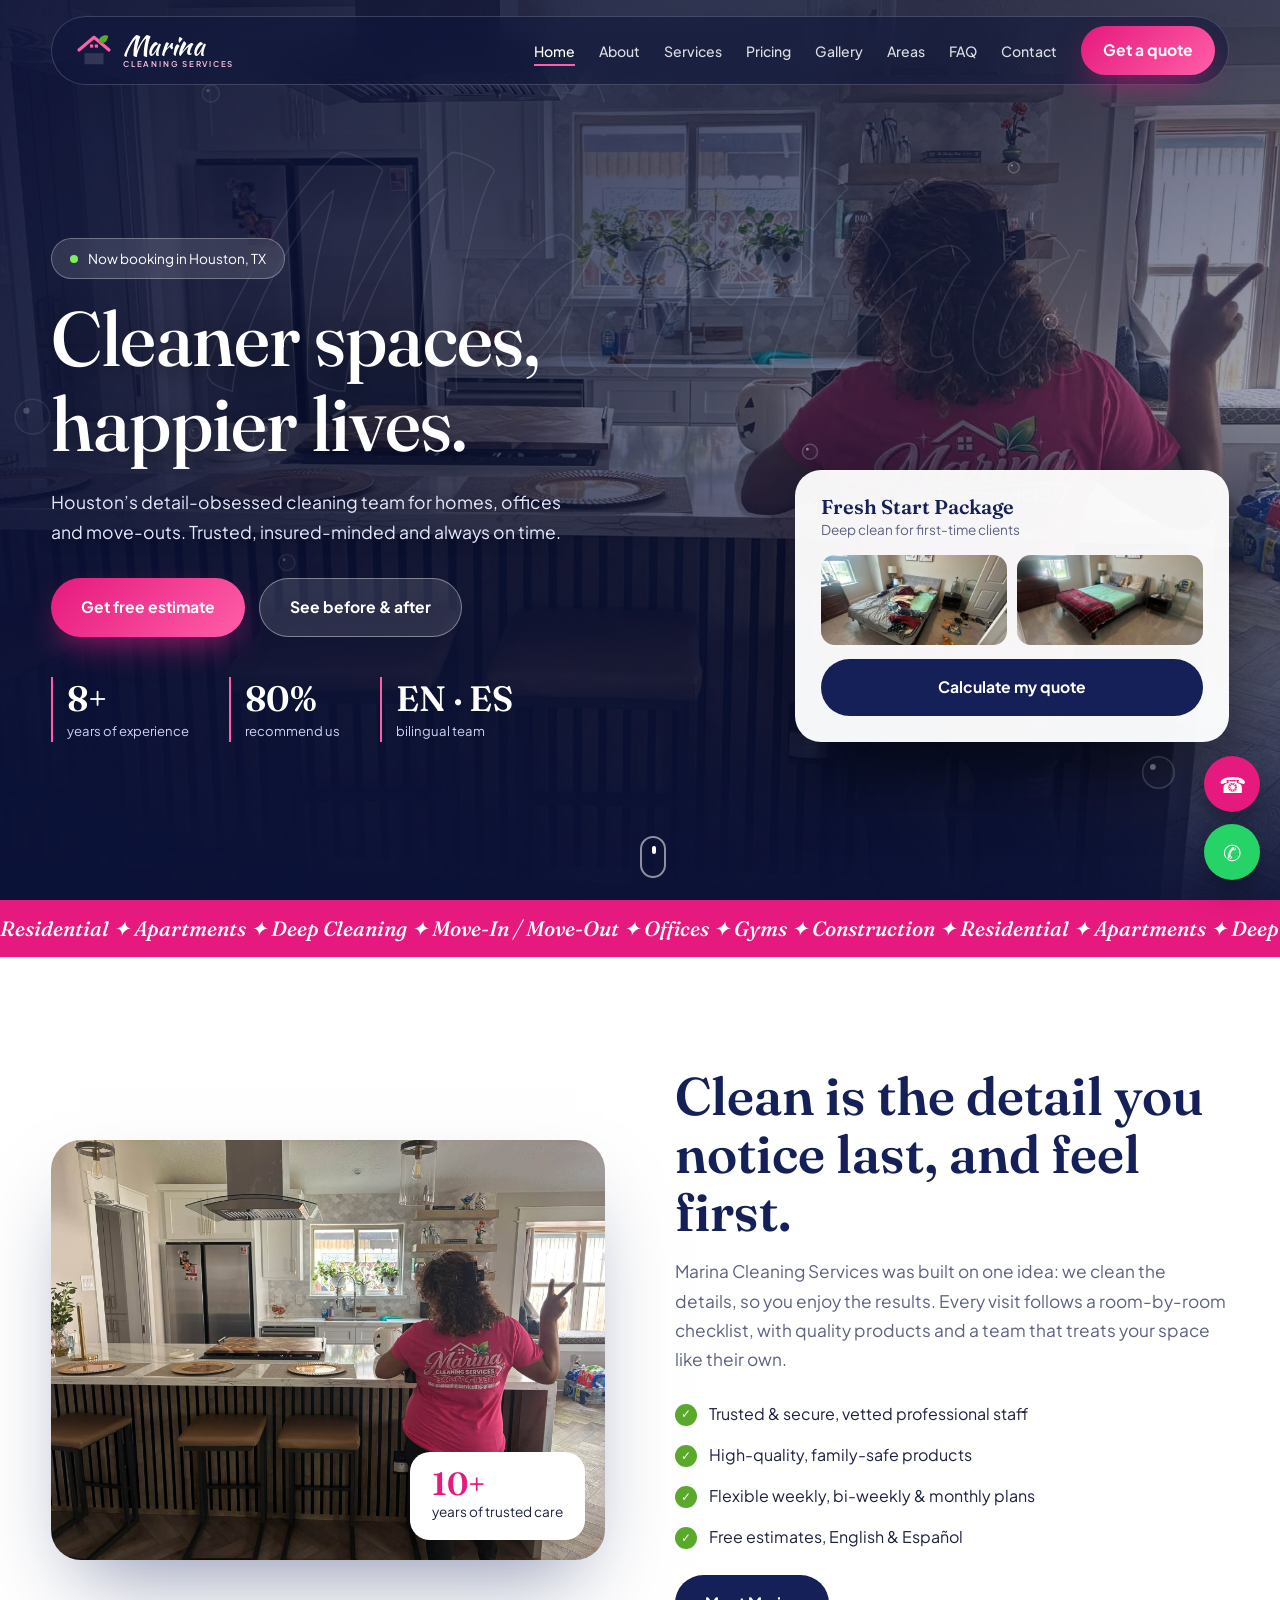
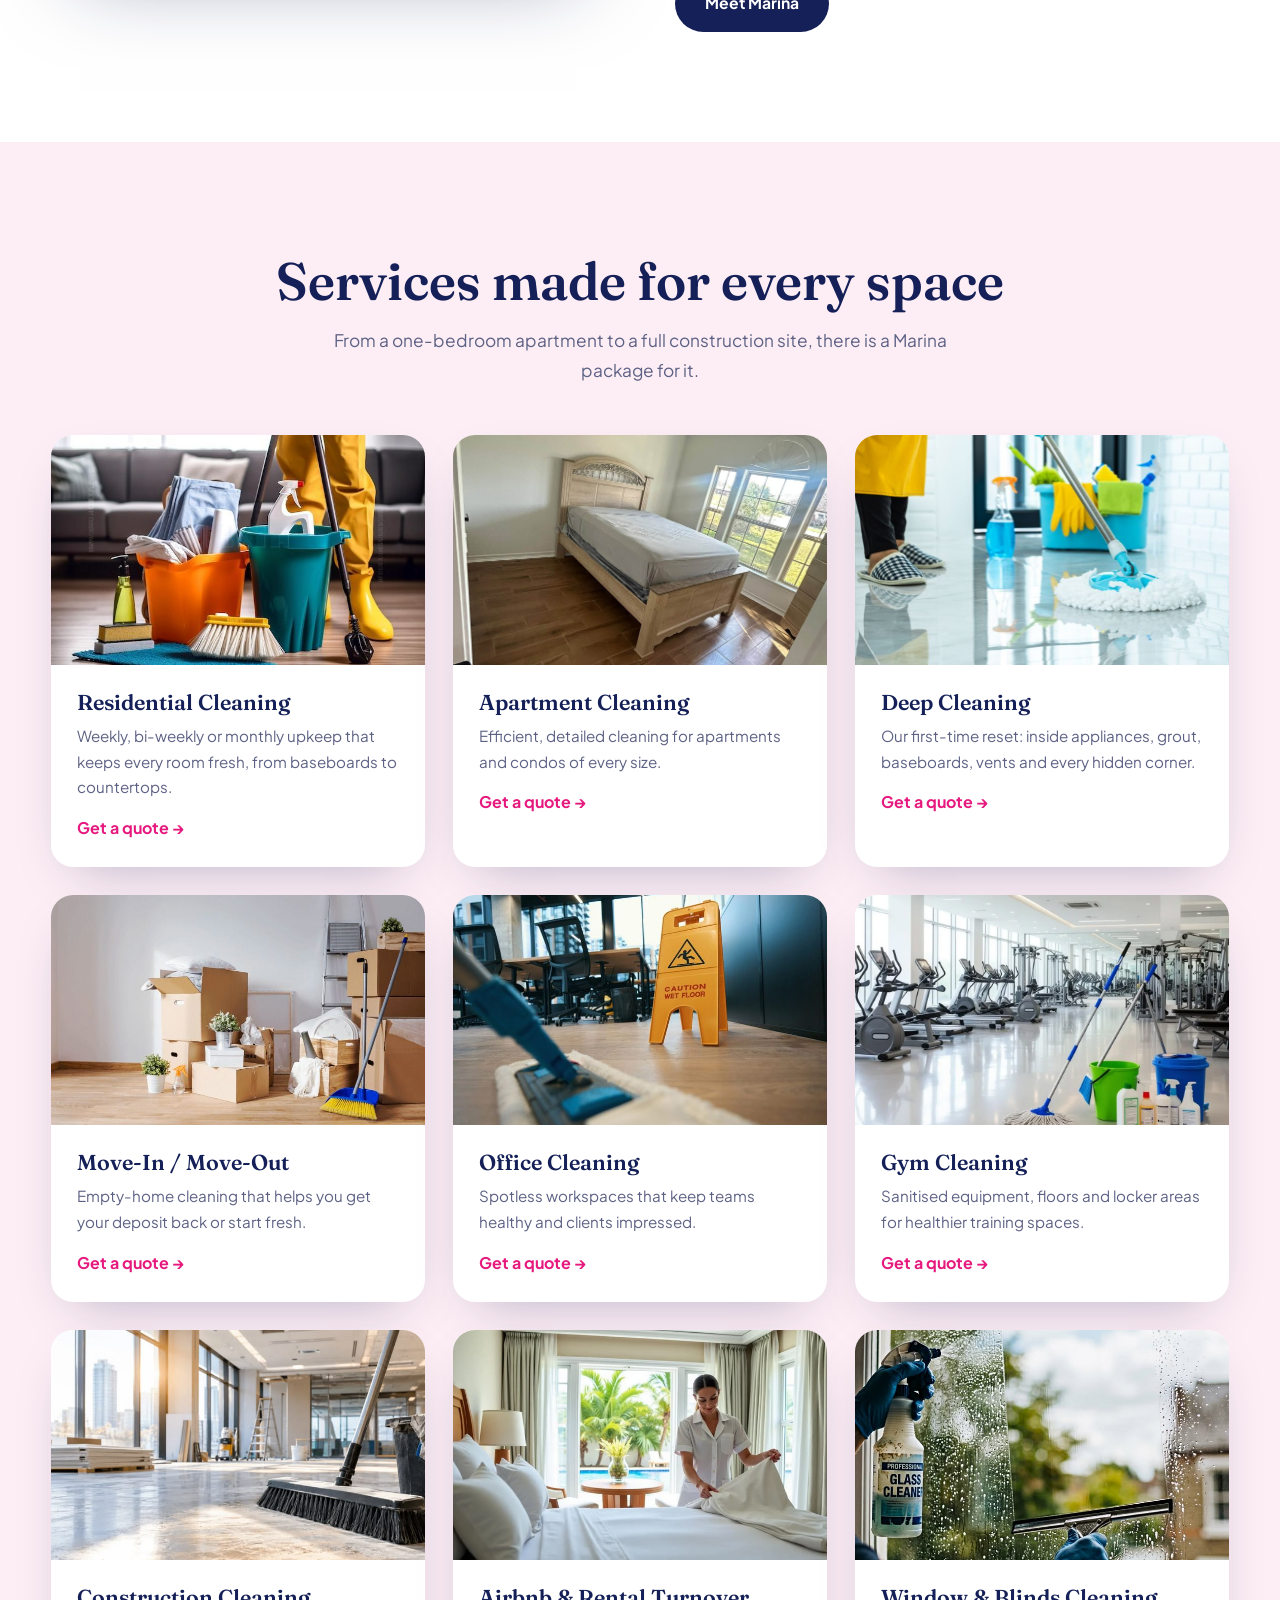
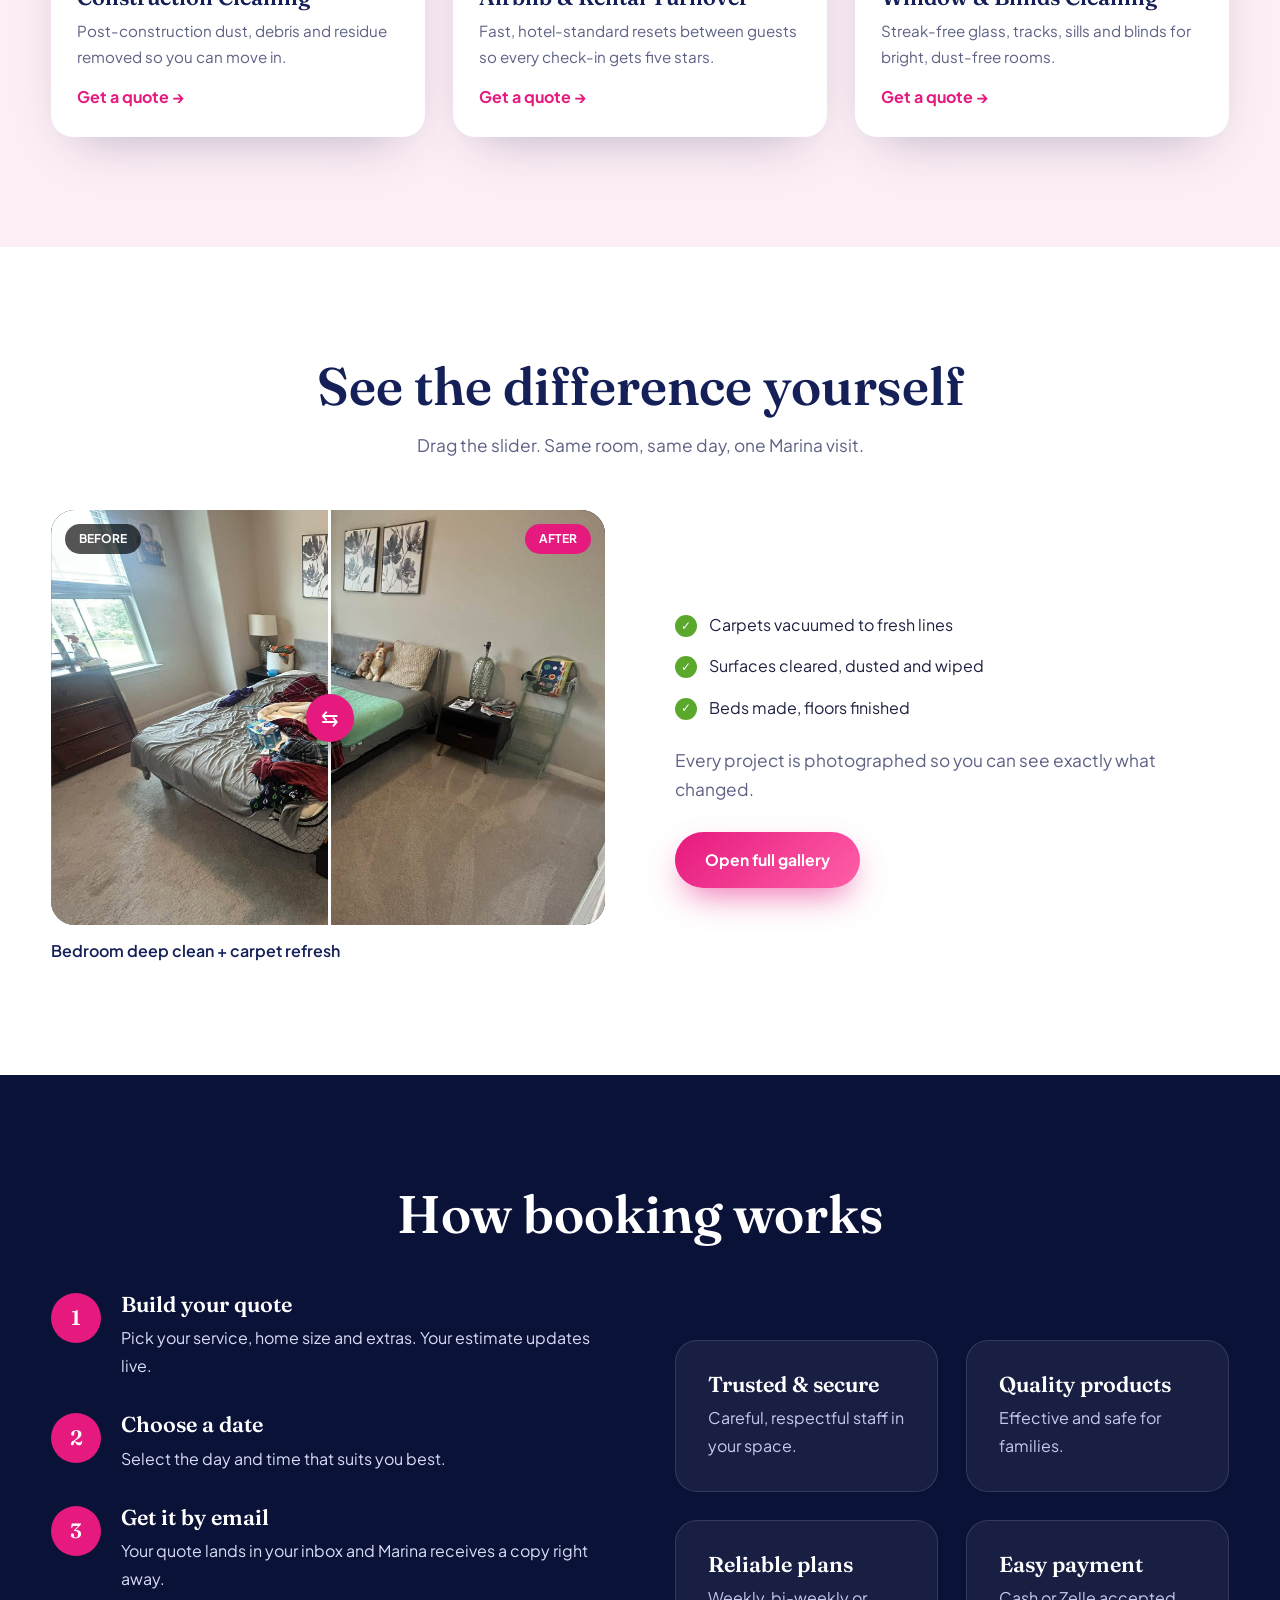
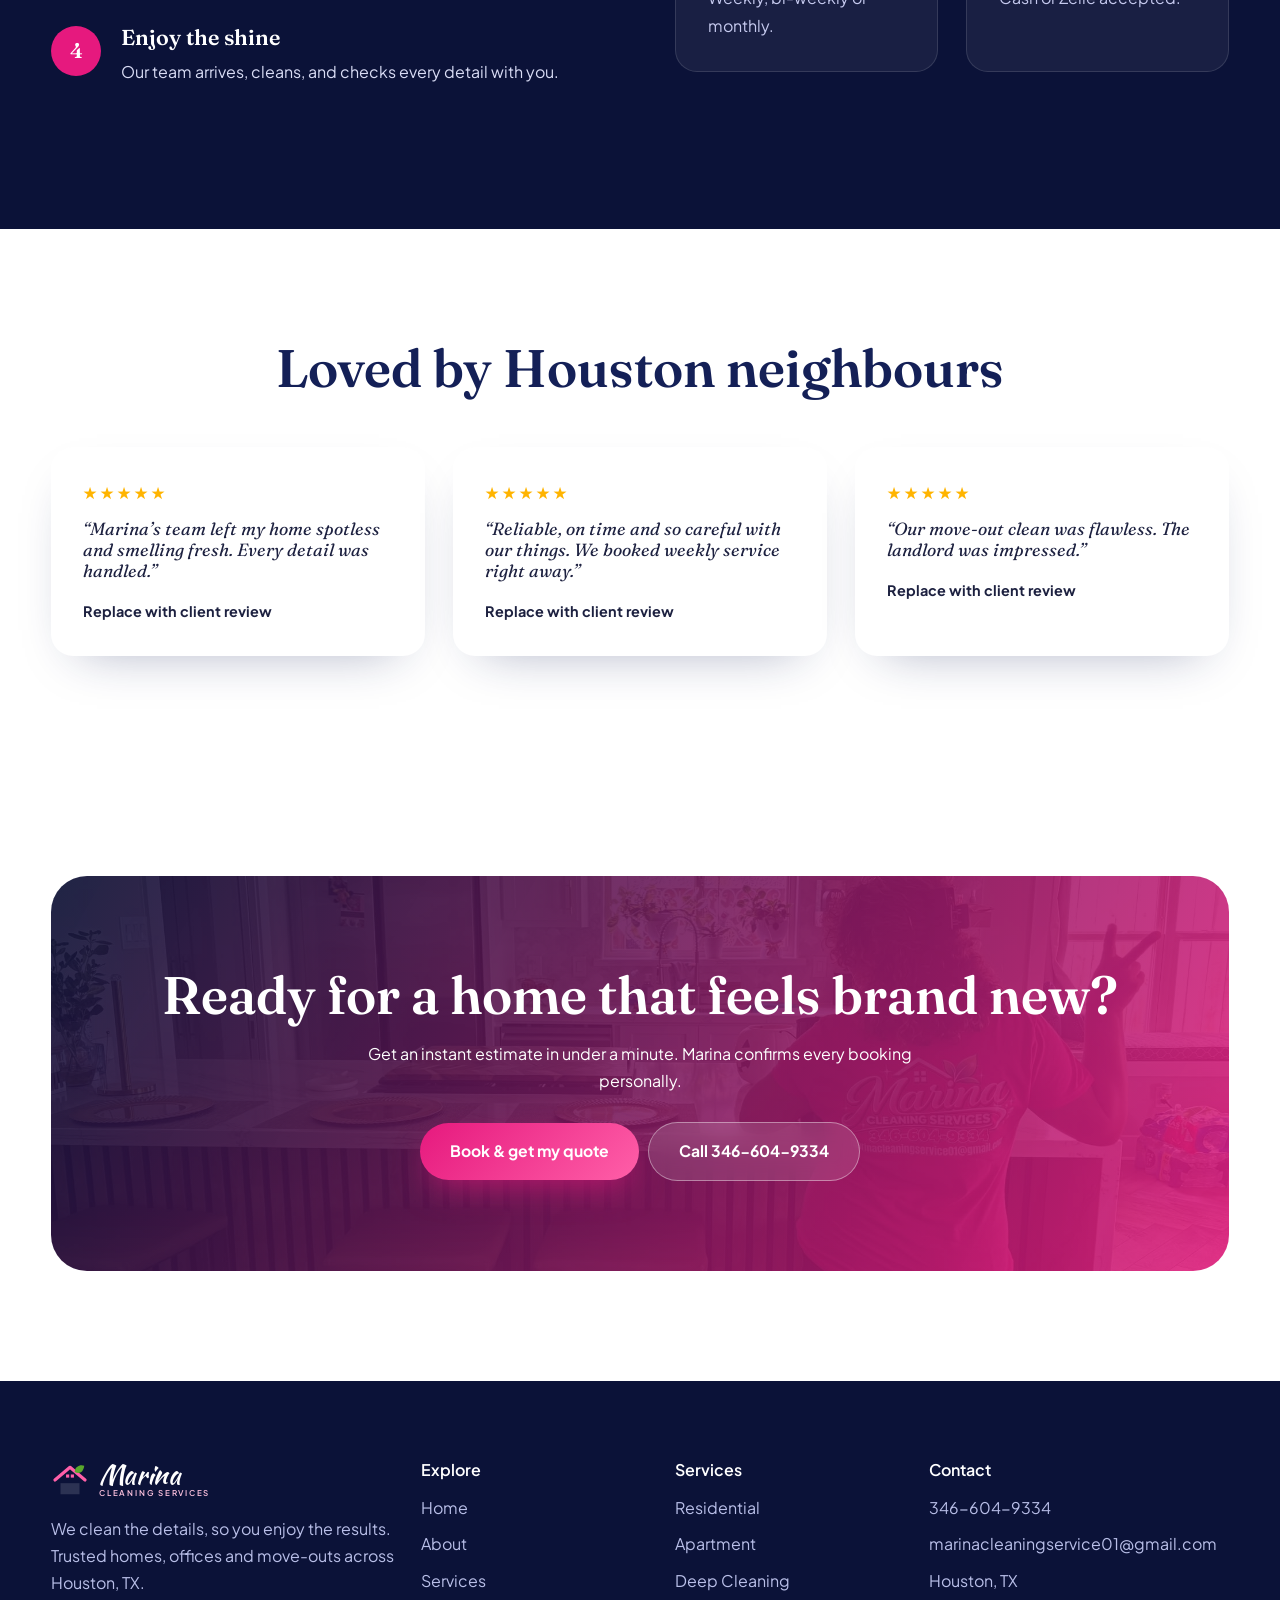
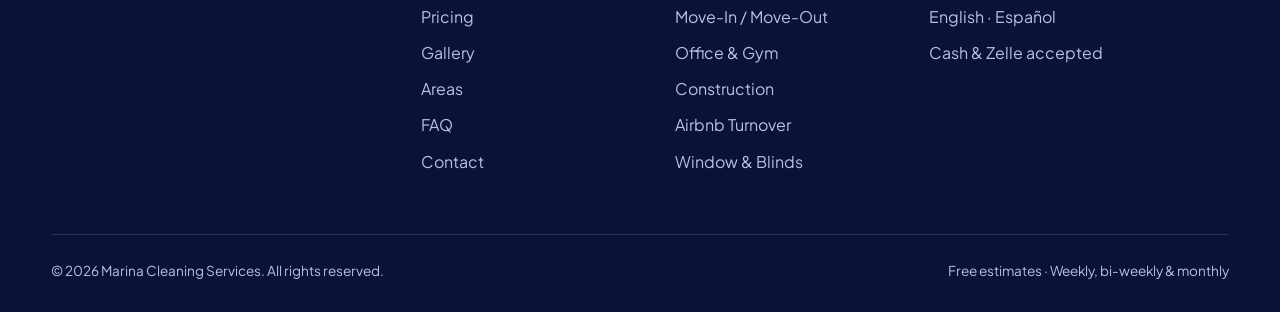
==== commit 5a4f5f2d: "add images and make some ui changes" ====
--- a/index.html
+++ b/index.html
@@ -306,13 +306,12 @@
             <article class="svc rev">
               <div class="im">
                 <img
-                  src="assets/images/kitchen-team.jpg"
+                  src="assets/images/standard.jpg"
                   alt="Residential Cleaning"
                   loading="lazy"
                 />
               </div>
               <div class="tx">
-                <div class="ico">🏡</div>
                 <h3>Residential Cleaning</h3>
                 <p>
                   Weekly, bi-weekly or monthly upkeep that
@@ -335,7 +334,6 @@
                 />
               </div>
               <div class="tx">
-                <div class="ico">🏢</div>
                 <h3>Apartment Cleaning</h3>
                 <p>
                   Efficient, detailed cleaning for
@@ -351,13 +349,12 @@
             <article class="svc rev">
               <div class="im">
                 <img
-                  src="assets/images/after-1.jpg"
+                  src="assets/images/deep-clean.jpg"
                   alt="Deep Cleaning"
                   loading="lazy"
                 />
               </div>
               <div class="tx">
-                <div class="ico">✨</div>
                 <h3>Deep Cleaning</h3>
                 <p>
                   Our first-time reset: inside appliances,
@@ -374,13 +371,12 @@
             <article class="svc rev">
               <div class="im">
                 <img
-                  src="assets/images/tile-room.jpg"
+                  src="assets/images/move-in-out.jpg"
                   alt="Move-In / Move-Out"
                   loading="lazy"
                 />
               </div>
               <div class="tx">
-                <div class="ico">📦</div>
                 <h3>Move-In / Move-Out</h3>
                 <p>
                   Empty-home cleaning that helps you get
@@ -396,13 +392,12 @@
             <article class="svc rev">
               <div class="im">
                 <img
-                  src="assets/images/office.svg"
+                  src="assets/images/office-cleaning.jpg"
                   alt="Office Cleaning"
                   loading="lazy"
                 />
               </div>
               <div class="tx">
-                <div class="ico">💼</div>
                 <h3>Office Cleaning</h3>
                 <p>
                   Spotless workspaces that keep teams
@@ -418,13 +413,12 @@
             <article class="svc rev">
               <div class="im">
                 <img
-                  src="assets/images/gym.svg"
+                  src="assets/images/gym-cleaning.jpg"
                   alt="Gym Cleaning"
                   loading="lazy"
                 />
               </div>
               <div class="tx">
-                <div class="ico">🏋</div>
                 <h3>Gym Cleaning</h3>
                 <p>
                   Sanitised equipment, floors and locker
@@ -440,13 +434,12 @@
             <article class="svc rev">
               <div class="im">
                 <img
-                  src="assets/images/construction.svg"
+                  src="assets/images/post-contruction.jpg"
                   alt="Construction Cleaning"
                   loading="lazy"
                 />
               </div>
               <div class="tx">
-                <div class="ico">🦺</div>
                 <h3>Construction Cleaning</h3>
                 <p>
                   Post-construction dust, debris and residue
@@ -462,13 +455,12 @@
             <article class="svc rev">
               <div class="im">
                 <img
-                  src="assets/images/closet.jpg"
+                  src="assets/images/airbnb.jpg"
                   alt="Airbnb &amp; Rental Turnover"
                   loading="lazy"
                 />
               </div>
               <div class="tx">
-                <div class="ico">🔑</div>
                 <h3>Airbnb &amp; Rental Turnover</h3>
                 <p>
                   Fast, hotel-standard resets between guests
@@ -484,13 +476,12 @@
             <article class="svc rev">
               <div class="im">
                 <img
-                  src="assets/images/windows.svg"
+                  src="assets/images/window-cleaning.jpg"
                   alt="Window &amp; Blinds Cleaning"
                   loading="lazy"
                 />
               </div>
               <div class="tx">
-                <div class="ico">🪟</div>
                 <h3>Window &amp; Blinds Cleaning</h3>
                 <p>
                   Streak-free glass, tracks, sills and
@@ -677,17 +668,6 @@
               </div>
             </div>
           </div>
-          <p
-            class="center"
-            style="
-              margin-top: 20px;
-              color: #8a8fb5;
-              font-size: 0.85rem;
-            "
-          >
-            Sample reviews: swap in your real Facebook
-            reviews (100% recommend).
-          </p>
         </div>
       </div>
     </section>
